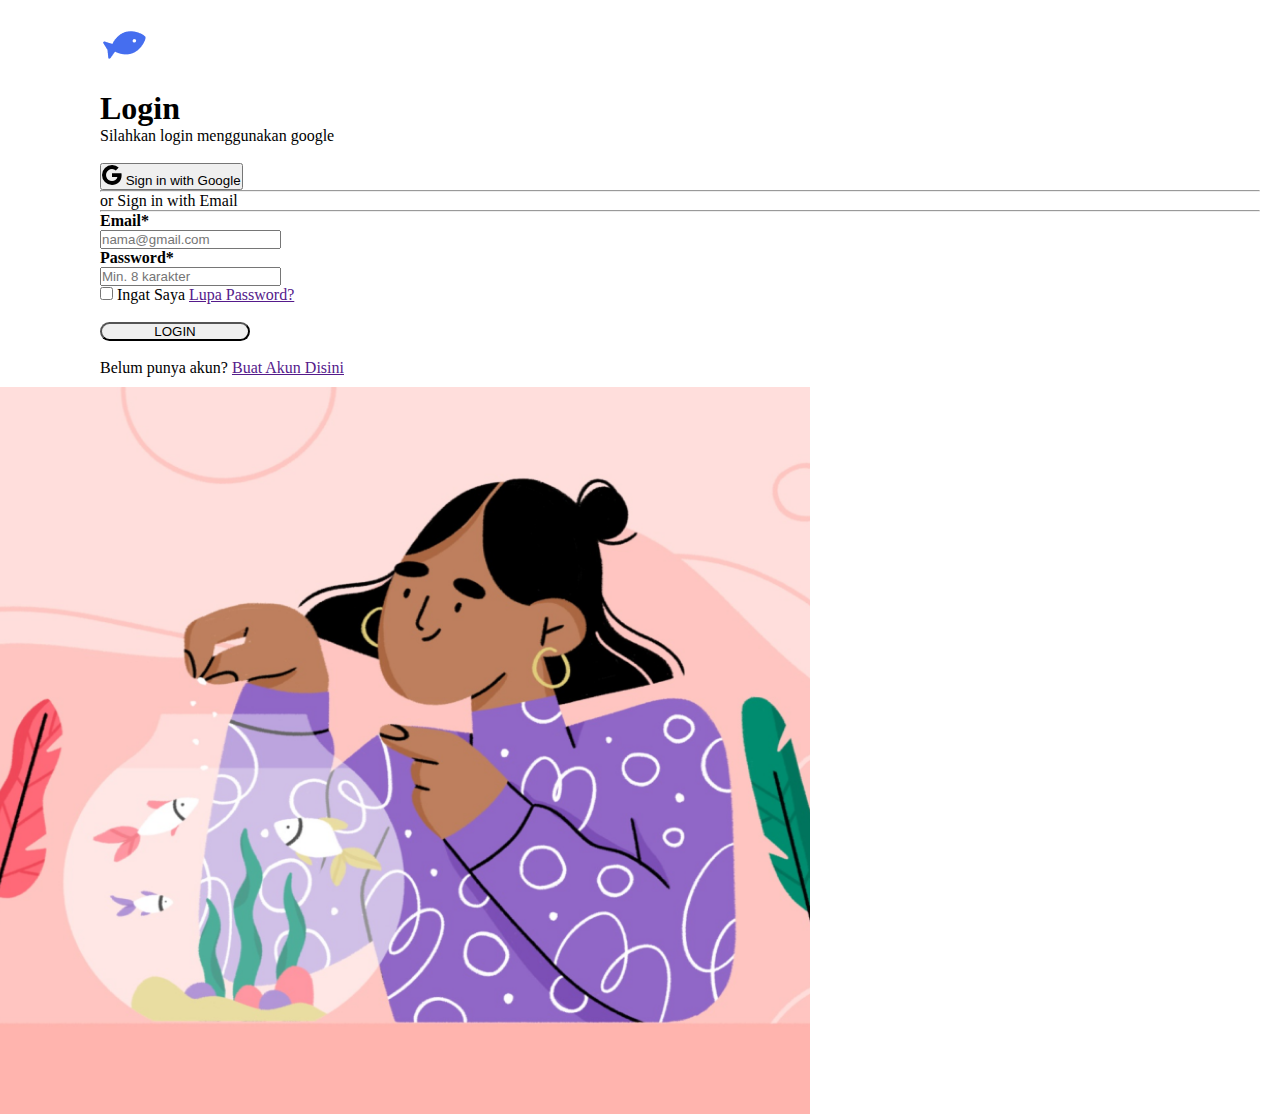
==== login.html @ 206f9e3f "Project Web Ikan Hias" ====
<!DOCTYPE html>
<html>
<head>
	<meta charset="utf-8">
	<meta name="viewport" content="width=device-width, initial-scale=1">
	<title>Halaman Login</title>
	<!-- bootstrap 5 cdn -->
	<link href="https://cdn.jsdelivr.net/npm/bootstrap@5.2.3/dist/css/bootstrap.min.css" rel="stylesheet" integrity="sha384-rbsA2VBKQhggwzxH7pPCaAqO46MgnOM80zW1RWuH61DGLwZJEdK2Kadq2F9CUG65" crossorigin="anonymous">
	<script src="https://cdn.jsdelivr.net/npm/bootstrap@5.2.3/dist/js/bootstrap.bundle.min.js" integrity="sha384-kenU1KFdBIe4zVF0s0G1M5b4hcpxyD9F7jL+jjXkk+Q2h455rYXK/7HAuoJl+0I4" crossorigin="anonymous"></script>
	<!-- link css external -->
	<link rel="stylesheet" type="text/css" href="style/style.css">
</head>
<body>
	<div class="row">
		<div class="kolom1-login col">
			<form>
				<img src="img/fish-solid.png">
				<br>
				<br>
				<h1>Login</h1>
				<p>Silahkan login menggunakan google </p>
				<br>
				<button type="button" class="btn btn-outline-secondary"><svg xmlns="http://www.w3.org/2000/svg" width="20" height="20" fill="currentColor" class="bi bi-google" viewBox="0 0 16 16">
					<path d="M15.545 6.558a9.42 9.42 0 0 1 .139 1.626c0 2.434-.87 4.492-2.384 5.885h.002C11.978 15.292 10.158 16 8 16A8 8 0 1 1 8 0a7.689 7.689 0 0 1 5.352 2.082l-2.284 2.284A4.347 4.347 0 0 0 8 3.166c-2.087 0-3.86 1.408-4.492 3.304a4.792 4.792 0 0 0 0 3.063h.003c.635 1.893 2.405 3.301 4.492 3.301 1.078 0 2.004-.276 2.722-.764h-.003a3.702 3.702 0 0 0 1.599-2.431H8v-3.08h7.545z"/>
				</svg> Sign in with Google</button>
				<br>
				<hr>or Sign in with Email <hr>
				<h4>Email*</h4>
				<input type="email" class="form-control" id="exampleInputEmail1" aria-describedby="emailHelp" placeholder="nama@gmail.com">
				<br>
				<h4>Password*</h4>
				<input type="password" class="form-control" placeholder="Min. 8 karakter">	
				<br>
				<input type="checkbox" class="form-check-input" id="exampleCheck1">
				<label class="form-check-label" for="exampleCheck1">Ingat Saya</label> <span><a href="">Lupa Password?</a></span>
				<br>
				<br>
				<button class="login btn btn-primary">LOGIN</button>
				<br>
				<br>
				<span>Belum punya akun? <a href="">Buat Akun Disini</a></span>
			</form>
		</div>
		<div class="kolom2-login col">
			<img src="img/bg-login.png" class="bg-login">
		</div>
	</div>
</body>
</html>
---- style/style.css ----
* {
	padding: 0;
	margin: 0;
}

.header{
	margin-top: 15px;
}

.judul1{
	margin-right: 200px;
}

.nav .nav-item{
	padding-left: 50px;
	align-items: center;
}

.login1{
	margin-left: 180px;
}


.home-nav-link{
	color: black;
	font-weight: bold;
	text-decoration: none;
}

.home-nav-link:hover::after{
	content: '';
	display: block;
	border-bottom: 3px solid #0B63DC;
	width: 50%;
	margin: auto;
	padding-bottom: 5px;
	margin-bottom: -8px;
}

.content{
	margin-left: 12px;
	margin-top: 150px;
}

.content img {
	display: inline-block;
	width: 70%;
}

.login{
	border-radius: 40px;
	width: 150px;
}

.beli{
	width: 150px;
	height: 50px;
	border-radius: 40px;
}

.content h1{
	font-weight: bold;
}


/* halaman toko*/

.nav-toko .nav-link{
	color: black;
	text-decoration: none;
}

.nav-toko .nav-link:hover::after{
	content: '';
	display: block;
	border-bottom: 3px solid #0B63DC;
	width: 9%;
}

.kartu {
	display: inline-flex;
}

.toko-beli{
	border-radius: 40px;
}

.toko-keranjang{
	border-radius: 40px;
}

.kartu1 .card-body .harga{
	margin: 50px;
}

.kolom1 .nama-ikan {
	margin: 40px;
}

.kartu2 .card-body .harga{
	margin: 50px;
}

.kolom2 .nama-ikan {
	margin: 40px;
}

.kartu3 .card-body .harga{
	margin: 50px;
}

.kolom3 .nama-ikan {
	margin: 40px;
}

.kartu1 .gambar1{
	width: 100%;
}

.kartu2 .gambar2{
	width: 97%;
}

.kartu3 .gambar3{
	width: 100%;
}



/* halaman login */
.kolom1-login{
	margin: 20px;
	margin-left: 100px;
}



.bg-login{
	background-image: cover;
	width: 820px;
	height: 727px;
	margin: -10px;
}
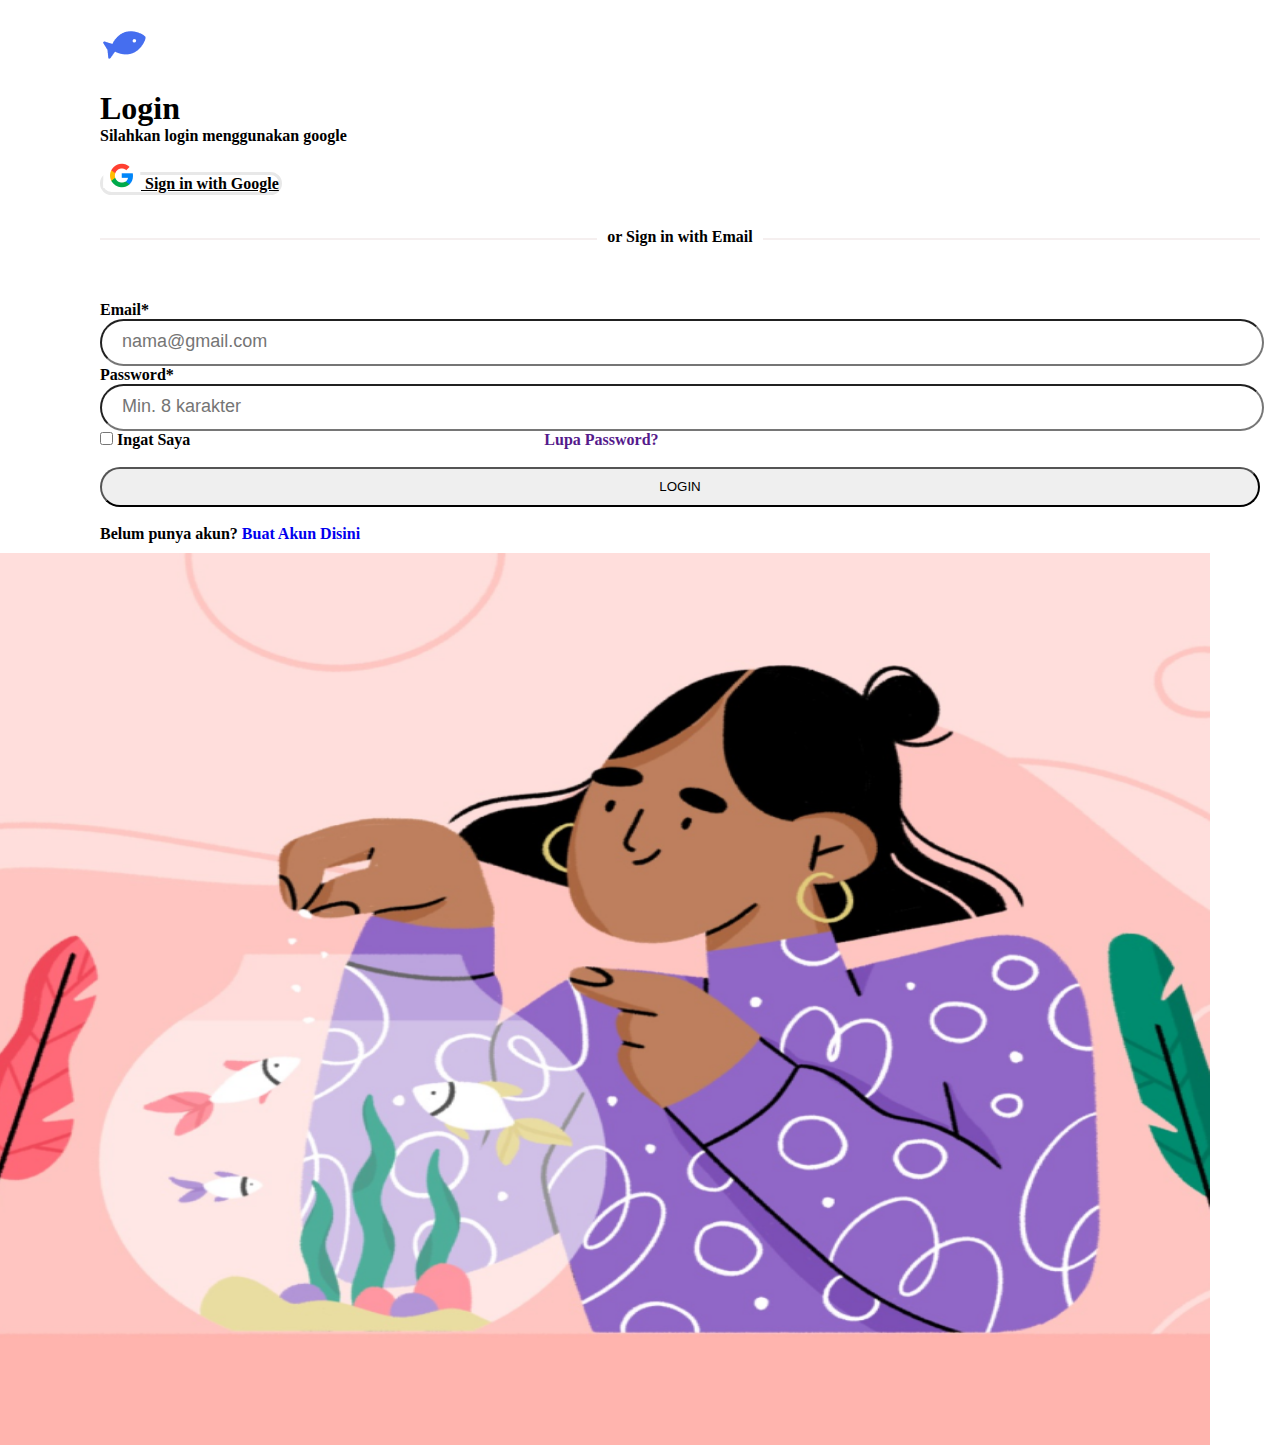
==== commit e7899545: "Project Web Ikan Hias" ====
--- a/login.html
+++ b/login.html
@@ -20,25 +20,26 @@
 				<h1>Login</h1>
 				<p>Silahkan login menggunakan google </p>
 				<br>
-				<button type="button" class="btn btn-outline-secondary"><svg xmlns="http://www.w3.org/2000/svg" width="20" height="20" fill="currentColor" class="bi bi-google" viewBox="0 0 16 16">
-					<path d="M15.545 6.558a9.42 9.42 0 0 1 .139 1.626c0 2.434-.87 4.492-2.384 5.885h.002C11.978 15.292 10.158 16 8 16A8 8 0 1 1 8 0a7.689 7.689 0 0 1 5.352 2.082l-2.284 2.284A4.347 4.347 0 0 0 8 3.166c-2.087 0-3.86 1.408-4.492 3.304a4.792 4.792 0 0 0 0 3.063h.003c.635 1.893 2.405 3.301 4.492 3.301 1.078 0 2.004-.276 2.722-.764h-.003a3.702 3.702 0 0 0 1.599-2.431H8v-3.08h7.545z"/>
-				</svg> Sign in with Google</button>
+				<a href="#" class="tbl-google btn"><img src="img/google.png"> Sign in with Google</a>
 				<br>
-				<hr>or Sign in with Email <hr>
+				<br>
+				<p class="or"><span>or Sign in with Email</span></p>
+				<br>
+				<br>
 				<h4>Email*</h4>
-				<input type="email" class="form-control" id="exampleInputEmail1" aria-describedby="emailHelp" placeholder="nama@gmail.com">
+				<input type="email" class="input-eml form-control" id="exampleInputEmail1" aria-describedby="emailHelp" placeholder="nama@gmail.com">
 				<br>
 				<h4>Password*</h4>
-				<input type="password" class="form-control" placeholder="Min. 8 karakter">	
+				<input type="password" class="input-pswd form-control" placeholder="Min. 8 karakter">	
 				<br>
 				<input type="checkbox" class="form-check-input" id="exampleCheck1">
-				<label class="form-check-label" for="exampleCheck1">Ingat Saya</label> <span><a href="">Lupa Password?</a></span>
+				<label class="form-check-label" for="exampleCheck1">Ingat Saya</label> <span class="lupa-pswd"><a href="">Lupa Password?</a></span>
 				<br>
 				<br>
-				<button class="login btn btn-primary">LOGIN</button>
+				<button class="login-btn btn btn-primary">LOGIN</button>
 				<br>
 				<br>
-				<span>Belum punya akun? <a href="">Buat Akun Disini</a></span>
+				<span class="buat-akun">Belum punya akun? <a href="register.html" target="_blank">Buat Akun Disini</a></span>
 			</form>
 		</div>
 		<div class="kolom2-login col">
--- a/style/style.css
+++ b/style/style.css
@@ -133,11 +133,122 @@
 	margin-left: 100px;
 }
 
-
+.kolom1-login h1, h4, label, span{
+	font-weight: bold;
+}
+
+.kolom1-login .tbl-google {
+	border-radius: 40px;
+	color: black;
+	font-weight: bold;
+	border: solid #E8E8E8;
+	width: 100%;
+	height: 45px;
+}
+
+.or {
+	text-align: center;
+	font-weight: bold;
+	border-bottom: 2px solid rgb(245 239 239);
+	line-height: 0.1em;
+	margin: 25px 0;
+}
+.or span {
+	background: #fff;
+	padding: 0 10px;
+}
+
+.input-eml {
+	border-radius: 40px;
+	width: 100%;
+	height: 43px;
+}
+
+::placeholder {
+	padding-left: 20px;
+	font-size: 18px;
+}
+
+.input-pswd {
+	border-radius: 40px;
+	width: 100%;
+	height: 43px;
+}
+
+.lupa-pswd{
+	padding-left: 350px;
+}
+
+.lupa-pswd a {
+	text-decoration: none;
+}
+
+
+.kolom1-login .sign-google{
+	display: inline-block;
+	font-size: 10px;
+}
+
+.login-btn {
+	border-radius: 40px;
+	width: 100%;
+	height: 40px;
+}
+
+.buat-akun a{
+	text-decoration: none;
+}
 
 .bg-login{
 	background-image: cover;
-	width: 820px;
-	height: 727px;
+	width: 1220px;
+	height: 892px;
 	margin: -10px;
+}
+
+
+/* halaman register */
+
+.kolom1-register{
+	margin: 80px;
+	margin-left: 100px;
+}
+
+.input-nama-depan {
+	border-radius: 40px;
+	width: 100%;
+	height: 40px;
+}
+
+.input-nama-belakang {
+	border-radius: 40px;
+	width: 100%;
+	height: 40px;
+}
+
+.input-email {
+	border-radius: 40px;
+	width: 100%;
+	height: 40px;
+}
+
+.input-paswd {
+	border-radius: 40px;
+	width: 100%;
+	height: 40px;
+}
+
+
+.kolom1-register .sudahpunya-akun, p, h1, h4{
+	font-weight: bold;
+}
+
+.sudahpunya-akun a {
+	text-decoration: none;
+}
+
+.register-btn {
+	border-radius: 40px;
+	width: 100%;
+	height: 40px;
 }